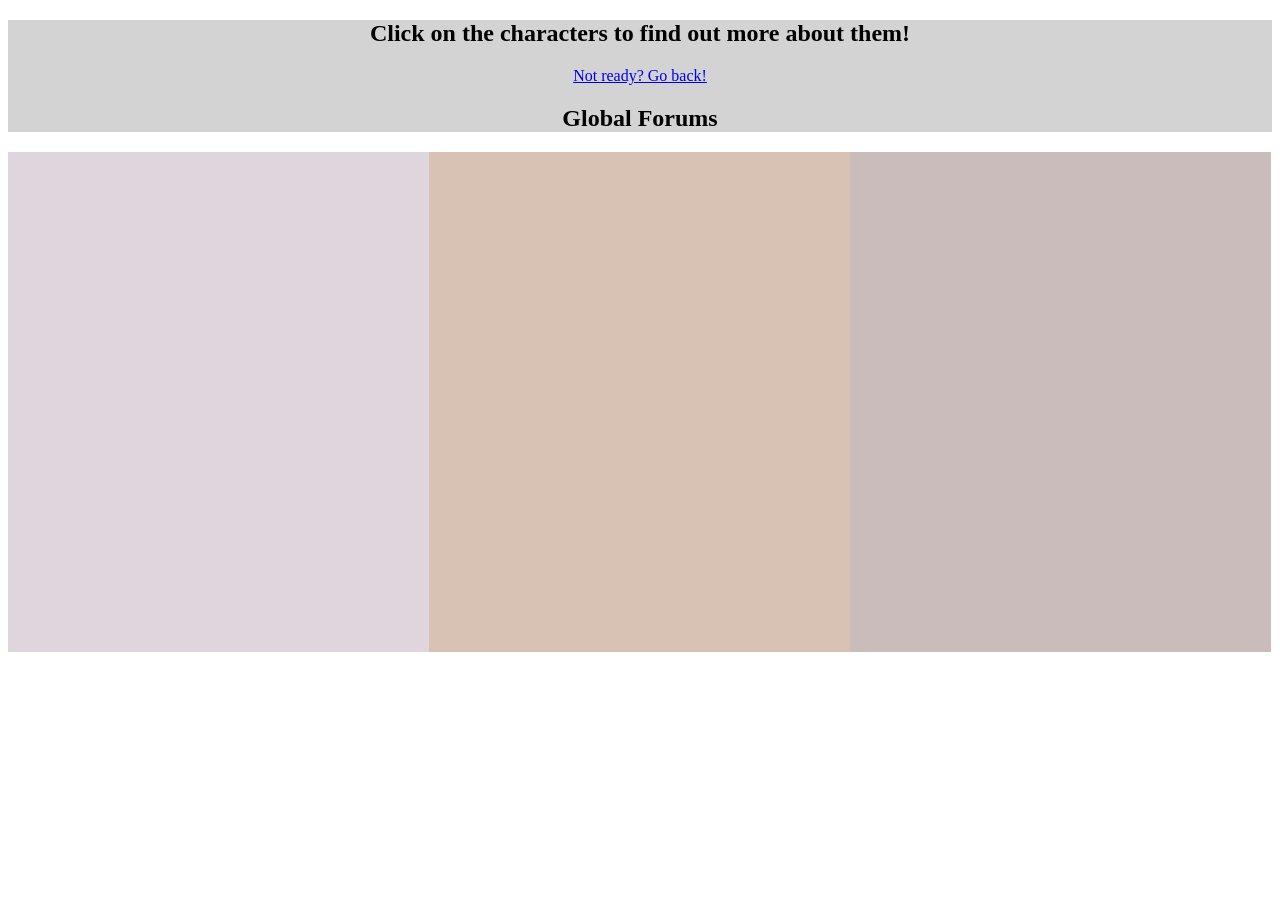
==== characters.html @ 4164242d "Create background for start and character pages" ====
<!DOCTYPE html>
<html lang="en">

<head>
  <meta charset="UTF-8">
  <title>Characters Page</title>
  <link rel="stylesheet" href="./characters.css" />
</head>

<body>
  <div class="border">
    <h2>Click on the characters to find out more about them!</h2>
    <a href="./index.html">Not ready? Go back!</a>
    <h2>Global Forums</h2>
  </div>

  <div class="container">
    <div class="chars" id="char-1"></div>
    <div class="chars" id="char-2"></div>
    <div class="chars" id="char-3"></div>
  </div>

</body>
</html>
---- characters.css ----
.border {
  background-color: lightgray;
  text-align: center;
}

.container {
  display: flex;
}

.chars {
  height: 500px;
  width: 33.3%;
}

#char-1 {
  background-color: #dfd5dc;
}

#char-2 {
  background-color: #d8c2b3;
}

#char-3 {
  background-color: #c9bcbb;
}
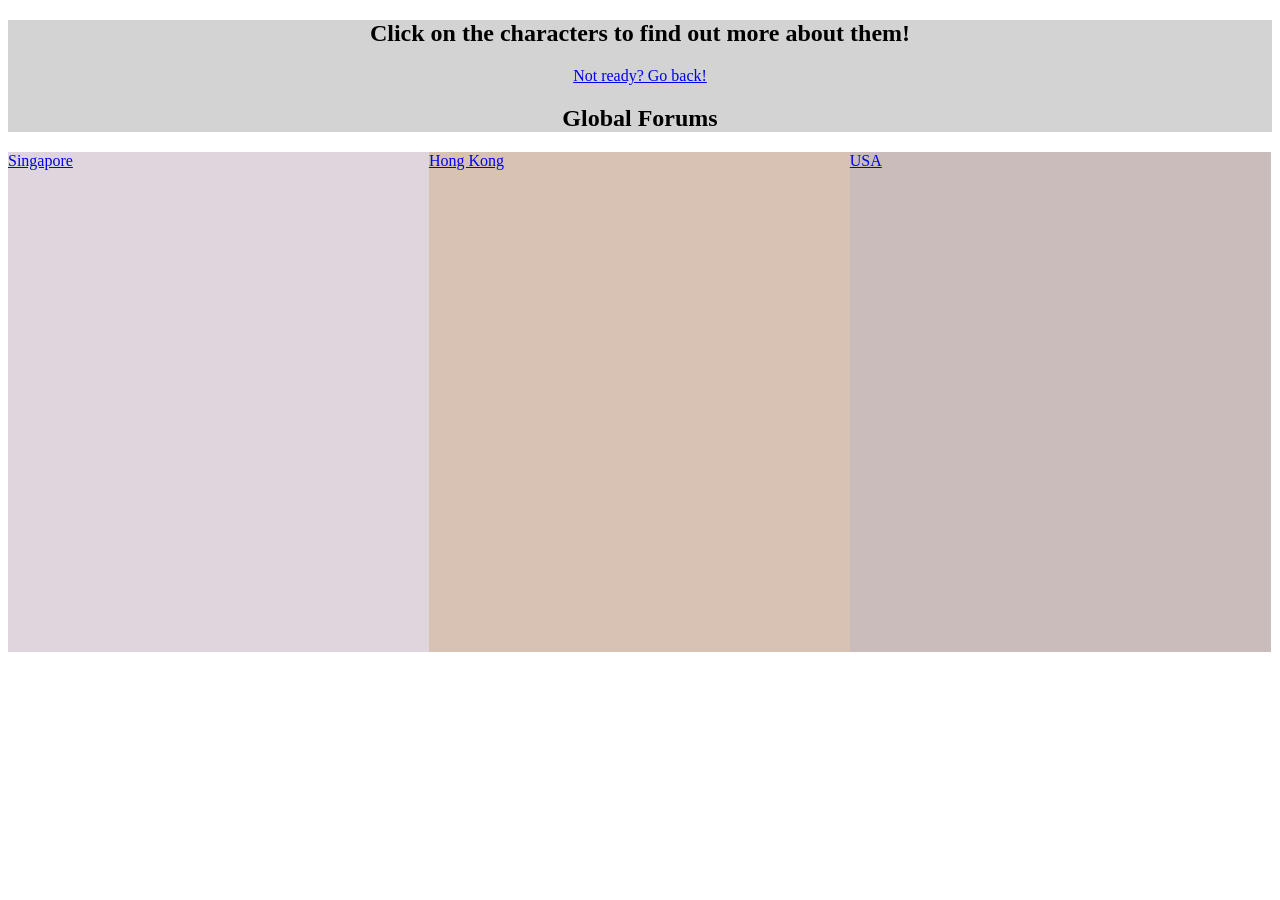
==== commit 2d93b5f3: "Add NCS Pages" ====
--- a/characters.html
+++ b/characters.html
@@ -1,24 +1,29 @@
 <!DOCTYPE html>
 <html lang="en">
+  <head>
+    <meta charset="UTF-8">
+    <title>Characters Page</title>
+    <link rel="stylesheet" href="./characters.css" />
+  </head>
 
-<head>
-  <meta charset="UTF-8">
-  <title>Characters Page</title>
-  <link rel="stylesheet" href="./characters.css" />
-</head>
+  <body>
+    <div class="border">
+      <h2>Click on the characters to find out more about them!</h2>
+      <a href="./index.html">Not ready? Go back!</a>
+      <h2>Global Forums</h2>
+    </div>
 
-<body>
-  <div class="border">
-    <h2>Click on the characters to find out more about them!</h2>
-    <a href="./index.html">Not ready? Go back!</a>
-    <h2>Global Forums</h2>
-  </div>
+    <div class="container">
+      <div class="chars" id="char-1">
+        <a href="./singapore.html">Singapore</a>
+      </div>
+      <div class="chars" id="char-2">
+        <a href="./hong kong.html">Hong Kong</a>
+      </div>
+      <div class="chars" id="char-3">
+        <a href="./usa.html">USA</a>
+      </div>
+    </div>
 
-  <div class="container">
-    <div class="chars" id="char-1"></div>
-    <div class="chars" id="char-2"></div>
-    <div class="chars" id="char-3"></div>
-  </div>
-
-</body>
+  </body>
 </html>
--- a/characters.css
+++ b/characters.css
@@ -22,4 +22,20 @@
 
 #char-3 {
   background-color: #c9bcbb;
-}+}
+
+h1 {
+  text-align: center;
+}
+
+img {
+  height: 40%;
+  width: 40%;
+}
+
+.sg-text {
+  padding: 10% 5%;
+  width: 50%;
+  text-align: justify;
+  font-size: 20px;
+}
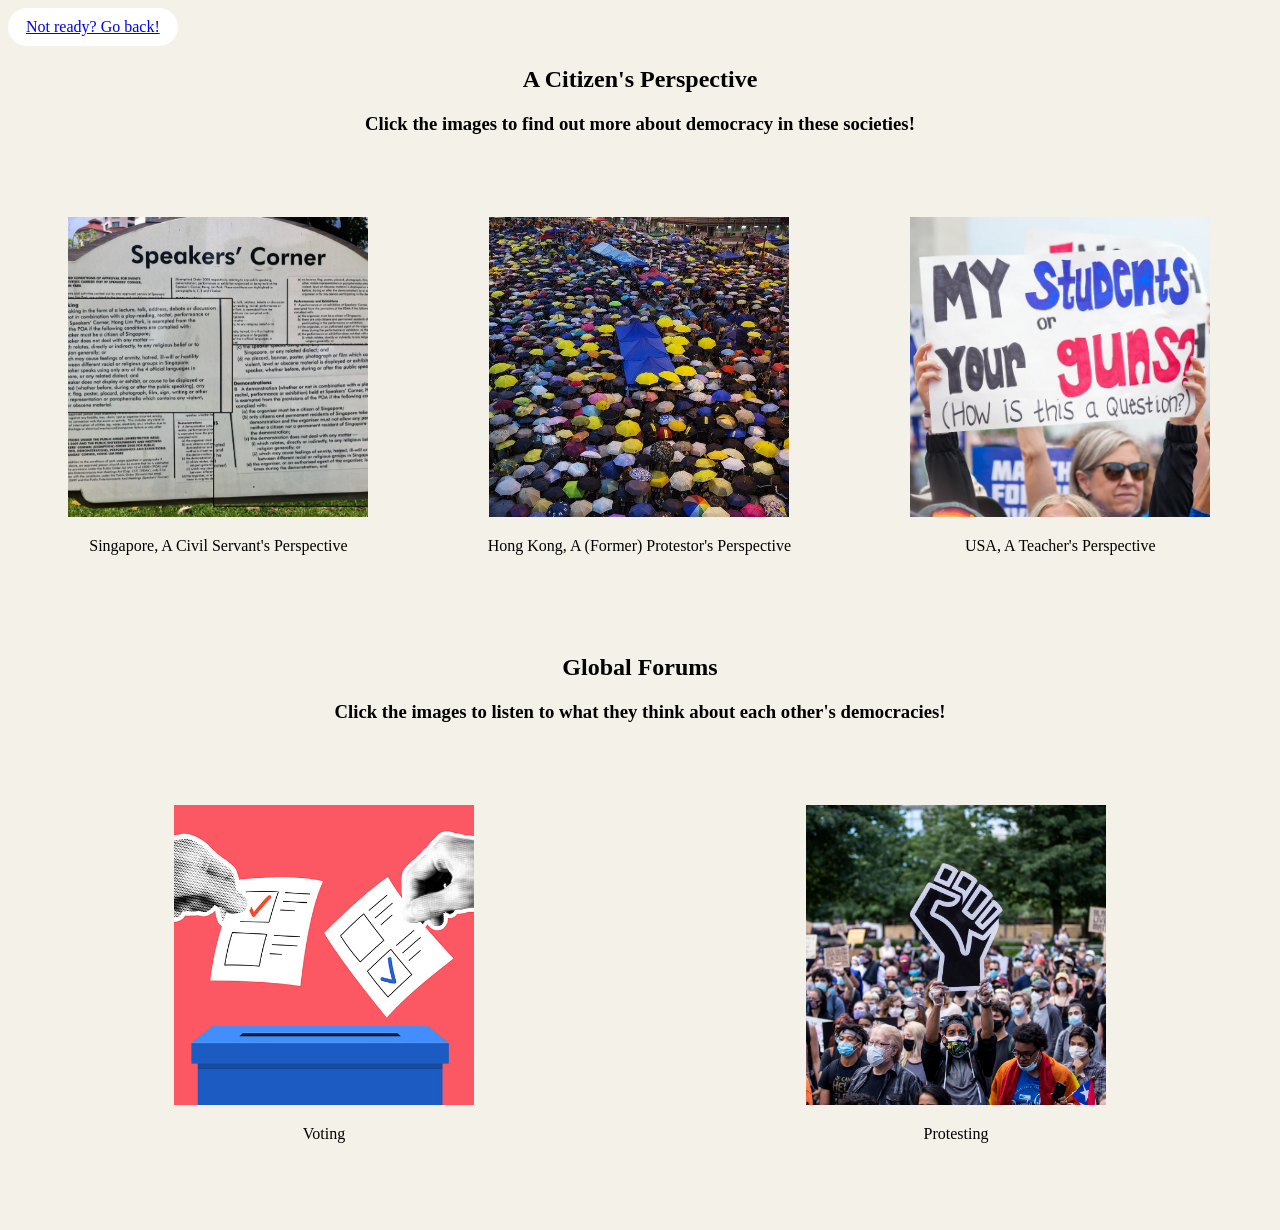
==== commit c01d6145: "Make main page prettier" ====
--- a/characters.html
+++ b/characters.html
@@ -7,23 +7,50 @@
   </head>
 
   <body>
+    <div class="back-btn">
+      <a href="./index.html"><span>Not ready? Go back!</span></a>
+    </div>
+
     <div class="border">
-      <h2>Click on the characters to find out more about them!</h2>
-      <a href="./index.html">Not ready? Go back!</a>
-      <h2>Global Forums</h2>
+      <h2>A Citizen's Perspective</h2>
+      <h3>Click the images to find out more about democracy in these societies!</h3>
     </div>
 
     <div class="container">
-      <div class="chars" id="char-1">
-        <a href="./singapore.html">Singapore</a>
+      <div class="chars">
+        <a href="./singapore.html">
+          <img class="char-img" src="./images/speakers' corner.jpg" src="Speakers' Corner" />
+        </a>
+        <p>Singapore, A Civil Servant's Perspective</p>
       </div>
-      <div class="chars" id="char-2">
-        <a href="./hong kong.html">Hong Kong</a>
+      <div class="chars">
+        <a href="./hong kong.html">
+          <img class="char-img" src="./images/umbrella movement.jpg" src="2014 Umbrella Movement" />
+        </a>
+        <p>Hong Kong, A (Former) Protestor's Perspective</p>
       </div>
-      <div class="chars" id="char-3">
-        <a href="./usa.html">USA</a>
+      <div class="chars">
+        <a href="./usa.html">
+          <img class="char-img" src="./images/gun laws.webp" src="US Gun Laws" />
+        </a>
+        <p>USA, A Teacher's Perspective</p>
       </div>
     </div>
 
+    <div class="border">
+      <h2>Global Forums</h2>
+      <h3>Click the images to listen to what they think about each other's democracies!</h3>
+    </div>
+
+    <div class="container">
+      <div class="forum">
+        <img class="char-img" src="./images/voting.jpg" src="Voting" />
+        <p>Voting</p>
+      </div>
+      <div class="forum">
+        <img class="char-img" src="./images/protesting.jpg" src="Protesting" />
+        <p>Protesting</p>
+      </div>
+    </div>
   </body>
 </html>
--- a/characters.css
+++ b/characters.css
@@ -1,31 +1,51 @@
-.border {
-  background-color: lightgray;
+body {
+  background-color: #f4f1e8;
   text-align: center;
+}
+
+.back-btn {
+  text-align: left;
+  width: fit-content;
+  border: 2px solid transparent;
+  border-radius: 20px;
+  background-image: linear-gradient(white, white), radial-gradient(circle at top left, white, white);
+  background-origin: border-box;
+  background-clip: content-box, border-box;
+}
+
+.back-btn span {
+  display: block;
+  padding: 8px 16px;
 }
 
 .container {
   display: flex;
 }
 
-.chars {
-  height: 500px;
-  width: 33.3%;
-}
-
-#char-1 {
-  background-color: #dfd5dc;
-}
-
-#char-2 {
-  background-color: #d8c2b3;
-}
-
-#char-3 {
-  background-color: #c9bcbb;
+a {
+  display: block;
 }
 
 h1 {
   text-align: center;
+}
+
+.chars {
+  width: 33.3%;
+  text-align: center;
+  padding: 5% 0%;
+}
+
+.forum {
+  width: 50%;
+  text-align: center;
+  padding: 5% 0%;
+}
+
+.char-img {
+  object-fit: cover;
+  width: 300px;
+  height: 300px;
 }
 
 img {
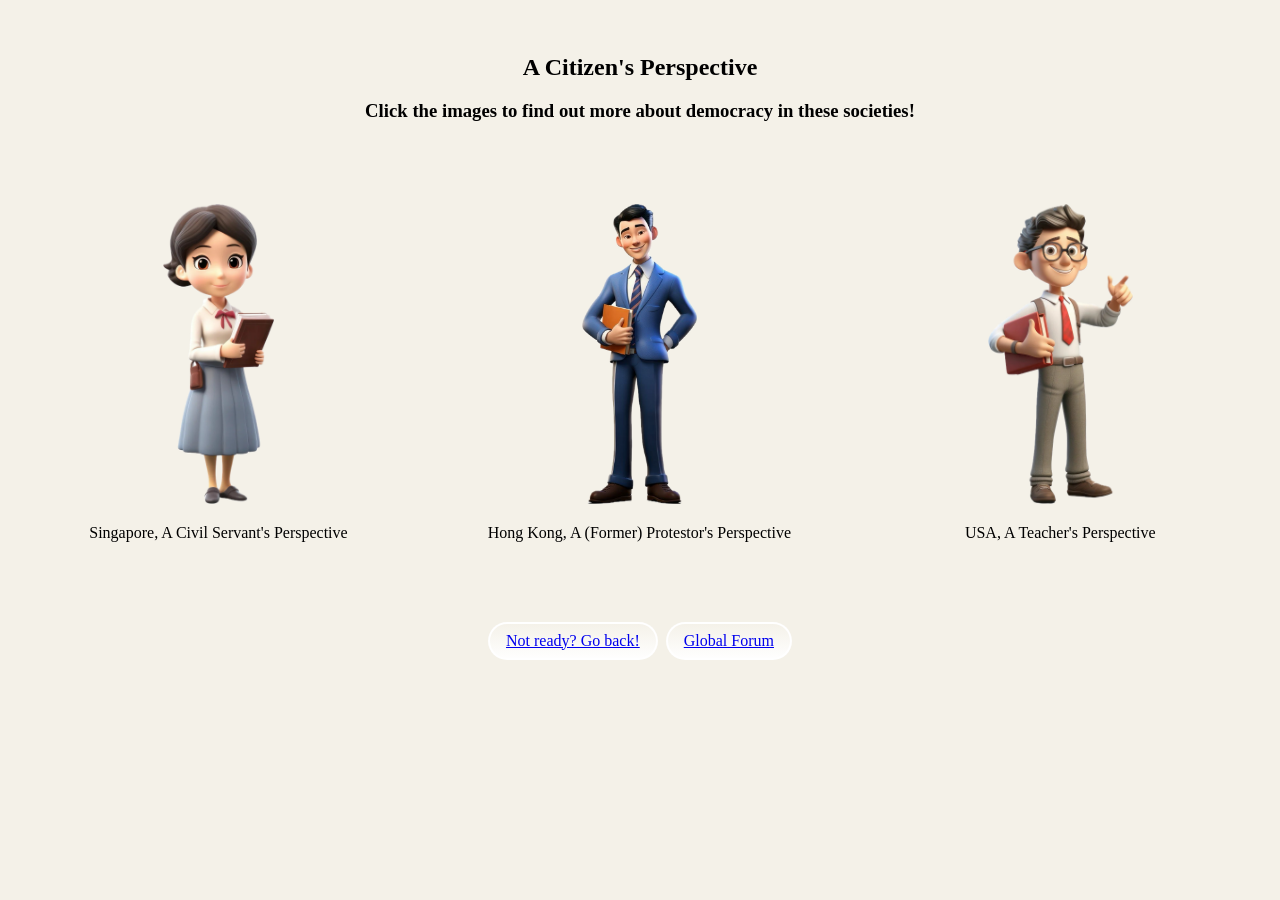
==== commit f35bb185: "Update Forum Page" ====
--- a/characters.html
+++ b/characters.html
@@ -3,14 +3,11 @@
   <head>
     <meta charset="UTF-8">
     <title>Characters Page</title>
-    <link rel="stylesheet" href="./characters.css" />
+    <link rel="stylesheet" href="./css/main.css" />
+    <script src="modal.js" defer></script>
   </head>
 
   <body>
-    <div class="back-btn">
-      <a href="./index.html"><span>Not ready? Go back!</span></a>
-    </div>
-
     <div class="border">
       <h2>A Citizen's Perspective</h2>
       <h3>Click the images to find out more about democracy in these societies!</h3>
@@ -18,39 +15,46 @@
 
     <div class="container">
       <div class="chars">
-        <a href="./singapore.html">
-          <img class="char-img" src="./images/speakers' corner.jpg" src="Speakers' Corner" />
-        </a>
+        <button class="modal-btn" data-modal="modal-sg">
+          <img class="char-img" src="./images/sg char.png" src="Female Singaporean" />
+        </button>
+        <div id="modal-sg" class="modal">
+          <div class="modal-content">
+            <span class="close">&times;</span>
+            <iframe src="./singapore.html" width="100%" height="100%"></iframe>
+          </div>
+        </div>
         <p>Singapore, A Civil Servant's Perspective</p>
       </div>
       <div class="chars">
-        <a href="./hong kong.html">
-          <img class="char-img" src="./images/umbrella movement.jpg" src="2014 Umbrella Movement" />
-        </a>
+        <button class="modal-btn" data-modal="modal-hk">
+          <img class="char-img" src="./images/hk char.png" src="Hong Kong Man" />
+        </button>
+        <div id="modal-hk" class="modal">
+          <div class="modal-content">
+            <span class="close">&times;</span>
+            <iframe src="./hong kong.html" width="100%" height="100%"></iframe>
+          </div>
+        </div>
         <p>Hong Kong, A (Former) Protestor's Perspective</p>
       </div>
       <div class="chars">
-        <a href="./usa.html">
-          <img class="char-img" src="./images/gun laws.webp" src="US Gun Laws" />
-        </a>
+        <button class="modal-btn" data-modal="modal-usa">
+          <img class="char-img" src="./images/usa char.png" src="American Man" />
+        </button>
+        <div id="modal-usa" class="modal">
+          <div class="modal-content">
+            <span class="close">&times;</span>
+            <iframe src="./usa.html" width="100%" height="100%"></iframe>
+          </div>
+        </div>
         <p>USA, A Teacher's Perspective</p>
       </div>
     </div>
 
-    <div class="border">
-      <h2>Global Forums</h2>
-      <h3>Click the images to listen to what they think about each other's democracies!</h3>
-    </div>
-
-    <div class="container">
-      <div class="forum">
-        <img class="char-img" src="./images/voting.jpg" src="Voting" />
-        <p>Voting</p>
-      </div>
-      <div class="forum">
-        <img class="char-img" src="./images/protesting.jpg" src="Protesting" />
-        <p>Protesting</p>
-      </div>
+    <div class="container-menu">
+      <a class="menu-btn" href="./index.html"><span>Not ready? Go back!</span></a>
+      <a class="menu-btn" href="./forum.html"><span>Global Forum</span></a>
     </div>
   </body>
 </html>
--- a/css/main.css
+++ b/css/main.css
@@ -0,0 +1,128 @@
+body {
+  background-color: #f4f1e8;
+  text-align: center;
+  padding: 2% 0%;
+}
+
+body.modal-open {
+  overflow: hidden;
+}
+
+.menu-btn {
+  width: fit-content;
+  border: 2px solid transparent;
+  border-radius: 20px;
+  background-image: linear-gradient(#f4f1e8, white), radial-gradient(circle at top left, white, white);
+  background-origin: border-box;
+  background-clip: content-box, border-box;
+}
+
+.menu-btn span {
+  display: block;
+  padding: 8px 16px;
+}
+
+.container-menu {
+  display: flex;
+  justify-content: center;
+  gap: 8px;
+}
+
+.container {
+  display: flex;
+}
+
+.chars {
+  width: 33.3%;
+  text-align: center;
+  padding: 5% 0%;
+}
+
+.char-img {
+  object-fit: contain;
+  width: 300px;
+  height: 300px;
+}
+
+button {
+  padding: 0px;
+  border: 0px;
+  background-color: #f4f1e8;
+}
+
+img {
+  height: 40%;
+  width: 40%;
+}
+
+.img-hk {
+  padding-top: 10%;
+}
+
+.video {
+  padding-top: 2%;
+}
+
+.half-text {
+  padding: 10% 5%;
+  width: 50%;
+  text-align: justify;
+  font-size: 20px;
+}
+
+.full-text {
+  margin: 0px;
+  padding: 2% 10%;
+  text-align: justify;
+  font-size: 20px;
+}
+
+.modal {
+  display: none; /* Hidden by default */
+  position: fixed; /* Stay in place */
+  z-index: 1; /* Sit on top */
+  padding-top: 5vh; /* Location of the box */
+  left: 0;
+  top: 0;
+  width: 100%; /* Full width */
+  height: 100%; /* Full height */
+  overflow: auto; /* Enable scroll if needed */
+}
+
+/* Modal Content */
+.modal-content {
+  padding: 0% 10%;
+  width: 80%;
+  height: 85%;
+}
+
+/* The Close Button */
+.close {
+  color: #aaaaaa;
+  float: right;
+  font-size: 28px;
+  font-weight: bold;
+}
+
+.close:hover,
+.close:focus {
+  color: #000;
+  text-decoration: none;
+  cursor: pointer;
+}
+
+.tooltip {
+  width: 200px;
+  background-color: blue;
+  color: white;
+  text-align: justify;
+  border-radius: 6px;
+}
+
+.tooltip::after {
+  content: "";
+  top: 100%;
+  left: 50%;
+  border-style: solid;
+  border-color: black;
+}
